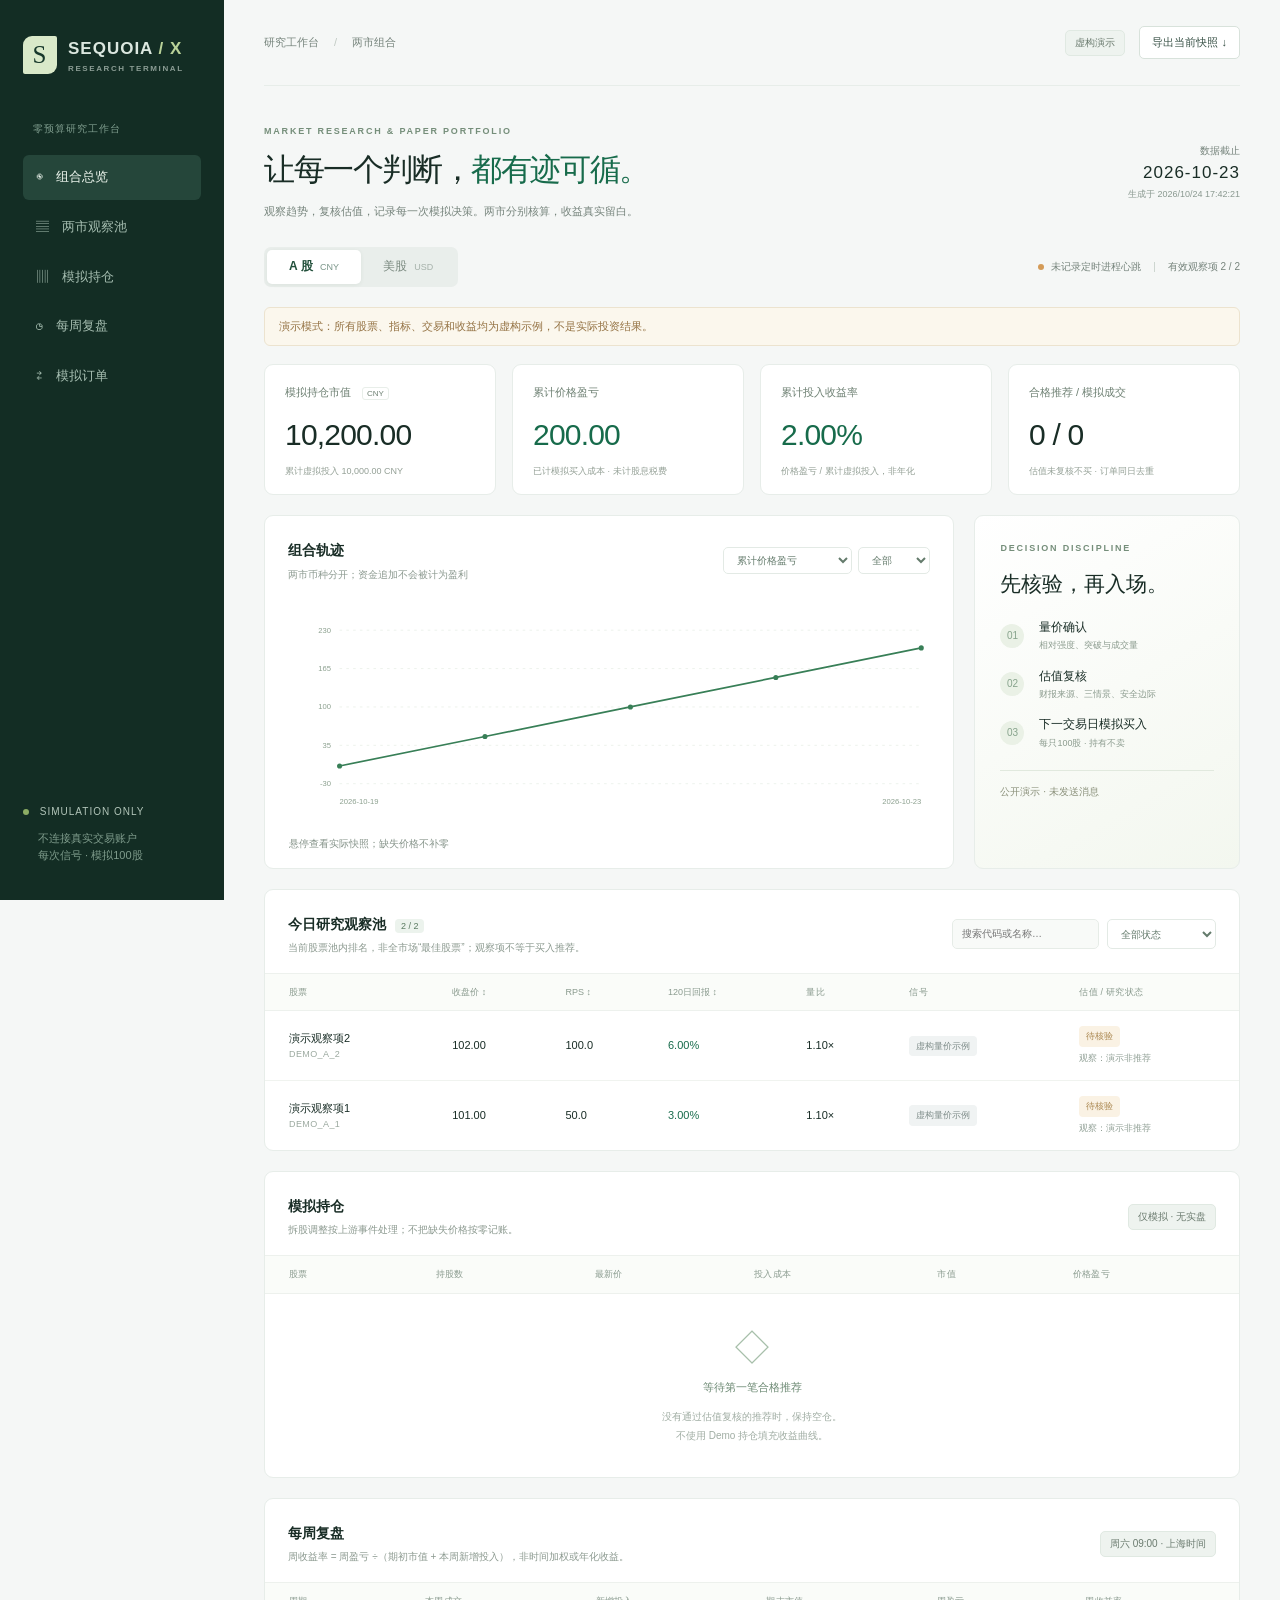
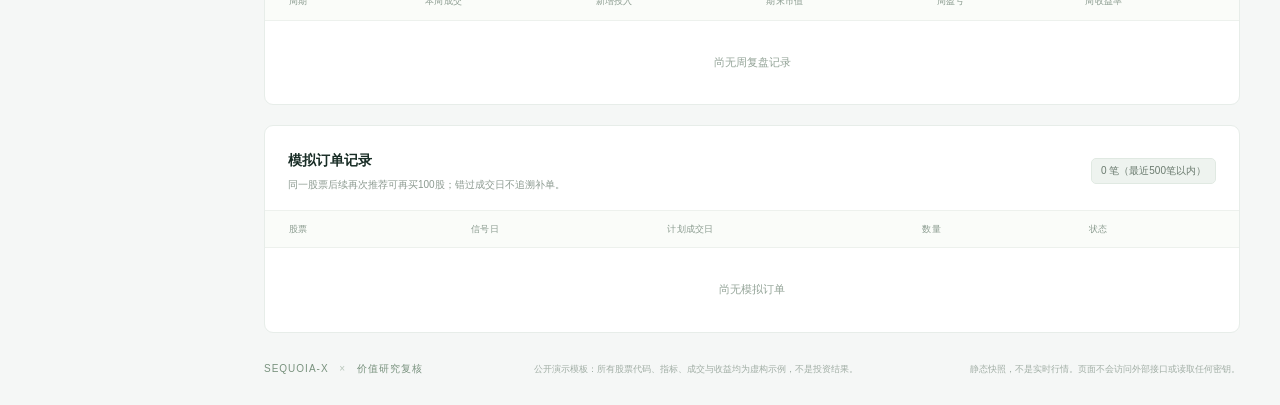
==== index.html @ 668b9334 "Deploy synthetic Sequoia-X dashboard demo; no real portfolio data" ====
<!doctype html>
<html lang="zh-CN">
<head>
<meta charset="utf-8"><meta name="viewport" content="width=device-width,initial-scale=1">
<meta name="referrer" content="no-referrer">
<meta http-equiv="Content-Security-Policy" content="default-src 'none'; script-src 'unsafe-inline'; style-src 'unsafe-inline'; img-src data:; connect-src 'none'; base-uri 'none'; form-action 'none'">
<title>Sequoia-X · 两市研究与模拟组合</title>
<style>:root{--bg:#f5f7f6;--panel:#fff;--ink:#192d26;--muted:#76847c;--green:#176b4b;--line:#e7ede9;--red:#bc5755;--amber:#a87429}*{box-sizing:border-box}html{scroll-behavior:smooth;scroll-padding-top:24px}body{margin:0;background:var(--bg);color:var(--ink);font:14px/1.6 -apple-system,BlinkMacSystemFont,"Segoe UI","PingFang SC","Microsoft YaHei",sans-serif}button,input,select{font:inherit}button,select{cursor:pointer}button:focus-visible,a:focus-visible,input:focus-visible,select:focus-visible{outline:2px solid var(--green);outline-offset:3px}a{color:inherit;text-decoration:none}.sidebar{width:224px;height:100vh;position:fixed;top:0;left:0;background:#132d24;color:#dbe7df;padding:35px 23px;display:flex;flex-direction:column}.brand{display:flex;gap:11px;align-items:center;font-size:17px;letter-spacing:1px;font-weight:700}.brand-icon{display:grid;place-items:center;width:34px;height:38px;background:#d9e9c9;color:#17382b;border-radius:9px 2px 9px 2px;font:25px Georgia,serif}.brand-x{color:#b9d298}.brand small{display:block;font-size:8px;letter-spacing:1.6px;opacity:.6;margin-top:1px}.workspace-label{font-size:10px;color:#7f9d8e;margin:45px 10px 13px;letter-spacing:1px}nav a{display:block;padding:12px 13px;margin:5px 0;border-radius:6px;color:#a6beb1;font-size:13px}nav a.active,nav a:hover{background:#25463a;color:#f0f8f0}.sidebar-bottom{margin-top:auto;font-size:10px;letter-spacing:1px;color:#b2c5b9}.sidebar-bottom p{letter-spacing:0;font-size:11px;color:#7f9c8c;margin:10px 0 0 15px}.dot{display:inline-block;width:6px;height:6px;border-radius:50%;background:#8cad64;margin-right:7px}.dot.offline{background:#d49b57}main{margin-left:224px;padding:0 40px 28px;max-width:1800px}header{height:86px;display:flex;align-items:center;justify-content:space-between;border-bottom:1px solid var(--line)}.breadcrumb{font-size:11px;color:var(--muted)}.breadcrumb span{padding:0 12px;color:#c0cac3}.header-right{display:flex;gap:14px;align-items:center}.pill{display:inline-block;font-size:10px;background:#eef3ef;border:1px solid #e0e9e2;border-radius:5px;padding:4px 9px;color:#6b7b6f;white-space:nowrap}.button{padding:7px 12px;border:1px solid #d8e2db;background:#fff;color:#385146;border-radius:5px;font-size:11px}.intro{display:flex;justify-content:space-between;gap:24px;align-items:center;padding:38px 0 27px}.eyebrow{font-size:9px;letter-spacing:1.8px;color:#758e7a;font-weight:600}h1{font-size:31px;letter-spacing:-1.4px;font-weight:500;margin:9px 0 9px;line-height:1.5}h1 span{color:var(--green)}.intro p{color:var(--muted);font-size:11px;margin:0}.intro-stamp{text-align:right;min-width:180px}.intro-stamp span{display:block;font-size:10px;color:var(--muted)}.intro-stamp strong{display:block;font-size:17px;letter-spacing:1px;font-weight:500}.intro-stamp small{display:block;font-size:9px;color:#8a9990}.market-bar{display:flex;justify-content:space-between;align-items:center;gap:12px;margin:0 0 20px}.segmented{display:flex;background:#e9eeeb;padding:3px;border-radius:7px}.segmented button{border:0;background:none;padding:7px 22px;border-radius:5px;color:#7b8a80;font-size:12px}.segmented button.selected{background:white;color:#214f3a;box-shadow:0 1px 4px #233b2410;font-weight:600}.segmented small{font-size:9px;padding-left:4px;font-weight:400;opacity:.6}.status-line{display:flex;align-items:center;font-size:10px;color:var(--muted)}.separator{color:#c4cfc7;padding:0 12px}.notice{font-size:11px;color:#947243;background:#fbf7ed;border:1px solid #ece3cf;border-radius:6px;padding:10px 14px;margin-bottom:18px}.metrics{display:grid;grid-template-columns:repeat(4,1fr);gap:16px;margin:0 0 20px}.metrics article{background:#fff;border:1px solid var(--line);border-radius:9px;padding:19px 20px 16px}.metric-label{font-size:11px;color:#6e8073;display:block}.metric-label small{font-size:8px;margin-left:8px;border:1px solid #e8eee9;padding:1px 4px;border-radius:3px}.metrics strong{display:block;font-size:30px;letter-spacing:-.8px;font-weight:500;font-variant-numeric:tabular-nums;margin:12px 0 8px;line-height:1.4}.metrics em{color:#ccd7cf;font-style:normal;font-size:23px;margin:0 9px}.metrics p{font-size:9px;color:#94a096;margin:0}.positive{color:var(--green)}.negative{color:var(--red)}.panel{background:#fff;border:1px solid var(--line);border-radius:9px;margin-bottom:20px;overflow:hidden}.panel-head{display:flex;justify-content:space-between;gap:20px;align-items:center;padding:23px 23px 17px}.panel-head h2{font-size:14px;font-weight:600;margin:0}.panel-head p{font-size:10px;color:#8c9a90;margin:5px 0 0}.chart-row{display:grid;grid-template-columns:minmax(0,2.6fr) minmax(240px,1fr);gap:20px}.chart-actions{display:flex;gap:6px}select{border:1px solid #e3eae5;color:#647b6c;border-radius:5px;padding:6px 9px;background:white;font-size:10px}.chart{height:230px;padding:0 22px;position:relative}.chart svg{width:100%;height:100%;overflow:visible}.chart-tip{font-size:10px;color:#86948a;margin:6px 24px 16px;min-height:16px}.chart-empty{display:flex;align-items:center;justify-content:center;flex-direction:column;height:100%;color:#9aaba0;gap:6px;font-size:11px}.chart-empty strong{font-size:24px;color:#d0dbd3;font-weight:400}.discipline{padding:25px 25px 19px;background:linear-gradient(150deg,#fff,#f3f7ef)}.discipline h2{font-size:21px;font-weight:500;margin:11px 0 18px}.discipline ol{list-style:none;padding:0;margin:0}.discipline li{display:flex;gap:15px;margin:14px 0;align-items:center;font-size:12px}.discipline b{color:#87a38c;font-size:10px;background:#eaf1e6;width:24px;height:24px;border-radius:50%;display:grid;place-items:center;font-weight:400}.discipline small{display:block;font-size:9px;color:#8c9c8f;margin-top:1px}.delivery{font-size:10px;border-top:1px solid #e1e9de;color:#8b917b;margin-top:20px;padding-top:13px}.count-badge{font-size:9px;background:#ecf3ed;color:#58795f;border-radius:4px;padding:2px 6px;margin-left:5px;font-weight:400}.table-actions{display:flex;gap:8px}.table-actions input{background:#f8faf8;border:1px solid #e6ece7;border-radius:5px;padding:6px 9px;font-size:10px;color:#45624f;max-width:175px}.table-scroll{overflow:auto}table{width:100%;border-collapse:collapse;white-space:nowrap;font-size:11px;font-variant-numeric:tabular-nums}th{text-align:left;font-size:9px;letter-spacing:.25px;color:#8a9b8f;font-weight:400;background:#fafcf9;border-top:1px solid #edf1ed;border-bottom:1px solid #edf1ed;padding:11px 17px}td{padding:15px 17px;border-bottom:1px solid #f0f3ef;vertical-align:middle}th:first-child,td:first-child{padding-left:24px}tr:last-child td{border-bottom:0}tr:hover td{background:#fafcf9}.stock-name{font-weight:500;font-size:11px}.stock-code{font-size:9px;color:#9aa89e;display:block;letter-spacing:.4px}.tag{display:inline-block;border-radius:4px;background:#eff3ed;color:#6e8b72;font-size:9px;padding:3px 7px;max-width:260px;white-space:normal}.tag.pending{background:#faf2e4;color:#aa8750}.tag.neutral{background:#f0f3f3;color:#7e8c89}.tag.good{background:#e7f2eb;color:#397958}.status-sub{font-size:9px;color:#91a096;margin-top:4px}.sort{background:none;border:0;padding:0;font-size:inherit;color:inherit}.empty{text-align:center;color:#94a498;padding:22px;font-size:11px}.empty>span{display:block;font-size:36px;color:#a7bfaa;margin:3px 0}.empty strong{font-weight:400;display:block;color:#6c8973}.empty p{font-size:10px;color:#a0ada3;line-height:1.9}footer{display:flex;flex-wrap:wrap;gap:5px 20px;align-items:center;justify-content:space-between;color:#a0ada4;font-size:9px;margin:28px 0 0}footer span{color:#79927e;letter-spacing:1px;font-size:10px}footer b{padding:0 7px;color:#bac7bc;font-weight:400}footer p{margin:0}[hidden]{display:none!important}@media(min-width:1600px){main{padding-left:60px;padding-right:60px}.chart{height:260px}}@media(max-width:1100px){.sidebar{width:180px;padding:30px 14px}main{margin-left:180px;padding:0 24px 24px}.brand{font-size:14px}.metrics{gap:10px}.metrics article{padding:15px}.metrics strong{font-size:25px}.chart-row{grid-template-columns:1fr}.discipline{display:none}.panel-head{flex-wrap:wrap}.intro-stamp{min-width:140px}h1{font-size:26px}}@media(max-width:720px){.sidebar{position:relative;width:100%;height:auto;padding:15px 20px;flex-direction:row;align-items:center;justify-content:space-between}.sidebar nav,.sidebar-bottom,.workspace-label{display:none}.brand{font-size:15px}.brand-icon{width:28px;height:30px}.brand small{font-size:7px}main{margin-left:0;padding:0 16px 20px}header{height:60px}.header-right{gap:7px}.breadcrumb{font-size:10px}.intro{padding:25px 0;align-items:start;gap:10px}.intro-stamp{min-width:100px}.intro-stamp strong{font-size:12px}.intro-stamp small{display:none}.intro p{font-size:10px;max-width:240px}h1{font-size:24px;max-width:220px;margin-bottom:12px}.eyebrow{font-size:7px;letter-spacing:1px}.metrics{grid-template-columns:repeat(2,1fr);gap:10px}.metrics strong{font-size:27px}.metrics p{font-size:8px}.status-line{font-size:8px;flex-wrap:wrap;justify-content:end;max-width:160px}.segmented button{padding:6px 12px}.separator{display:none}.status-line #coverage{width:100%;text-align:right}.panel-head{padding:18px 16px;gap:12px}.panel-head p{max-width:320px}.chart-actions{flex-wrap:wrap}td,th{padding:11px 12px}.chart{height:210px;padding:0 12px}.table-actions{width:100%}.table-actions input{max-width:none;flex:1;min-width:0}.notice{font-size:10px}.intro-stamp span{font-size:9px}.chart-tip{font-size:9px}footer{font-size:8px}}
</style>
</head>
<body>
<aside class="sidebar">
  <a class="brand" href="#overview" aria-label="Sequoia-X 首页"><span class="brand-icon">S</span><span>SEQUOIA<span class="brand-x"> / X</span><small>RESEARCH TERMINAL</small></span></a>
  <div class="workspace-label">零预算研究工作台</div>
  <nav aria-label="看板导航"><a class="active" href="#overview">◉　组合总览</a><a href="#signals">▤　两市观察池</a><a href="#positions">▥　模拟持仓</a><a href="#weekly">◷　每周复盘</a><a href="#activity">⇄　模拟订单</a></nav>
  <div class="sidebar-bottom"><span class="dot"></span> SIMULATION ONLY<p>不连接真实交易账户<br>每次信号 · 模拟100股</p></div>
</aside>
<main>
<header><div class="breadcrumb">研究工作台 <span>/</span> 两市组合</div><div class="header-right"><span id="mode" class="pill">本地预览</span><button id="download" class="button secondary">导出当前快照 ↓</button></div></header>
<section id="overview" class="intro"><div><div class="eyebrow">MARKET RESEARCH & PAPER PORTFOLIO</div><h1>让每一个判断，<span>都有迹可循。</span></h1><p>观察趋势，复核估值，记录每一次模拟决策。两市分别核算，收益真实留白。</p></div><div class="intro-stamp"><span>数据截止</span><strong id="asof">—</strong><small id="updated">等待数据</small></div></section>
<div class="market-bar"><div class="segmented" role="group" aria-label="市场选择"><button class="selected" data-market="A">A 股 <small>CNY</small></button><button data-market="US">美股 <small>USD</small></button></div><div class="status-line"><span class="dot" id="heartbeat-dot"></span><span id="heartbeat">定时进程状态待检查</span><span class="separator">|</span><span id="coverage"></span></div></div>
<div id="notice" class="notice" role="status"></div>
<section class="metrics" aria-label="组合指标"><article><span class="metric-label">模拟持仓市值 <small id="currency">CNY</small></span><strong id="equity">—</strong><p id="capital">累计虚拟投入 —</p></article><article><span class="metric-label">累计价格盈亏</span><strong id="pnl">—</strong><p>已计模拟买入成本 · 未计股息税费</p></article><article><span class="metric-label">累计投入收益率</span><strong id="return">—</strong><p id="return-note">无投入时不计算收益率</p></article><article><span class="metric-label">合格推荐 / 模拟成交</span><strong id="counts">0 <em>/</em> 0</strong><p>估值未复核不买 · 订单同日去重</p></article></section>
<section class="chart-row"><article class="panel chart-panel"><div class="panel-head"><div><h2>组合轨迹</h2><p>两市币种分开；资金追加不会被计为盈利</p></div><div class="chart-actions"><select id="chart-metric" aria-label="图表指标"><option value="pnl">累计价格盈亏</option><option value="equity">持仓市值 / 虚拟投入</option><option value="return">累计投入收益率</option></select><select id="chart-range" aria-label="图表区间"><option value="all">全部</option><option value="30">近30天</option><option value="7">近7天</option></select></div></div><div id="chart" class="chart" aria-label="模拟组合走势图"></div><div id="chart-tip" class="chart-tip">悬停查看单日数值</div></article><article class="panel discipline"><div class="eyebrow">DECISION DISCIPLINE</div><h2>先核验，再入场。</h2><ol><li><b>01</b><div>量价确认<small>相对强度、突破与成交量</small></div></li><li><b>02</b><div>估值复核<small>财报来源、三情景、安全边际</small></div></li><li><b>03</b><div>下一交易日模拟买入<small>每只100股 · 持有不卖</small></div></li></ol><div id="delivery" class="delivery">飞书待配置</div></article></section>
<section id="signals" class="panel"><div class="panel-head"><div><h2>今日研究观察池 <span id="signal-count" class="count-badge">0</span></h2><p>当前股票池内排名，非全市场“最佳股票”；观察项不等于买入推荐。</p></div><div class="table-actions"><input id="search" type="search" placeholder="搜索代码或名称…" aria-label="搜索股票"><select id="status-filter" aria-label="筛选状态"><option value="all">全部状态</option><option value="candidate">合格推荐</option><option value="pending">估值待核验</option><option value="watch">观察 / 等待价格</option></select></div></div><div class="table-scroll"><table><thead><tr><th>股票</th><th><button class="sort" data-sort="raw_price">收盘价 ↕</button></th><th><button class="sort" data-sort="rps">RPS ↕</button></th><th><button class="sort" data-sort="return120">120日回报 ↕</button></th><th>量比</th><th>信号</th><th>估值 / 研究状态</th></tr></thead><tbody id="signals-body"></tbody></table></div><p id="signals-empty" class="empty" hidden>没有符合条件的观察项</p></section>
<section id="positions" class="panel"><div class="panel-head"><div><h2>模拟持仓</h2><p>拆股调整按上游事件处理；不把缺失价格按零记账。</p></div><span class="pill">仅模拟 · 无实盘</span></div><div class="table-scroll"><table><thead><tr><th>股票</th><th>持股数</th><th>最新价</th><th>投入成本</th><th>市值</th><th>价格盈亏</th></tr></thead><tbody id="positions-body"></tbody></table></div><div id="positions-empty" class="empty"><span>◇</span><strong>等待第一笔合格推荐</strong><p>没有通过估值复核的推荐时，保持空仓。<br>不使用 Demo 持仓填充收益曲线。</p></div></section>
<section id="weekly" class="panel"><div class="panel-head"><div><h2>每周复盘</h2><p>周收益率 = 周盈亏 ÷（期初市值 + 本周新增投入），非时间加权或年化收益。</p></div><span class="pill">周六 09:00 · 上海时间</span></div><div class="table-scroll"><table><thead><tr><th>周期</th><th>本周成交</th><th>新增投入</th><th>期末市值</th><th>周盈亏</th><th>周收益率</th></tr></thead><tbody id="weekly-body"></tbody></table></div><p id="weekly-empty" class="empty" hidden>尚无周复盘记录</p></section>
<section id="activity" class="panel"><div class="panel-head"><div><h2>模拟订单记录</h2><p>同一股票后续再次推荐可再买100股；错过成交日不追溯补单。</p></div><span class="pill" id="order-count">0 笔</span></div><div class="table-scroll"><table><thead><tr><th>股票</th><th>信号日</th><th>计划成交日</th><th>数量</th><th>状态</th></tr></thead><tbody id="orders-body"></tbody></table></div><p id="orders-empty" class="empty">尚无模拟订单</p></section>
<footer><span>SEQUOIA-X <b>×</b> 价值研究复核</span><p id="basis"></p><p>静态快照，不是实时行情。页面不会访问外部接口或读取任何密钥。</p></footer>
</main>
<script id="dashboard-data" type="application/json">{"schema_version": 1, "generated_at": "2026-10-24T09:42:21.760258+00:00", "demo": true, "audience": "public-demo", "scheduler": {}, "markets": {"A": {"currency": "CNY", "as_of": "2026-10-23", "complete": true, "valid": 2, "pool_size": 2, "candidate_count": 0, "observations": [{"symbol": "DEMO_A_1", "name": "演示观察项1", "date": "2026-10-23", "raw_price": 101, "currency": "CNY", "rps": 50, "return120": 0.03, "volume_ratio": 1.1, "breakout_pct": -0.02, "status": "观察：演示非推荐", "confirmed": false, "signals": ["虚构量价示例"], "valuation": {"status": "待核验"}, "source": "synthetic", "upstream": "synthetic"}, {"symbol": "DEMO_A_2", "name": "演示观察项2", "date": "2026-10-23", "raw_price": 102, "currency": "CNY", "rps": 100, "return120": 0.06, "volume_ratio": 1.1, "breakout_pct": -0.02, "status": "观察：演示非推荐", "confirmed": false, "signals": ["虚构量价示例"], "valuation": {"status": "待核验"}, "source": "synthetic", "upstream": "synthetic"}], "history": [{"day": "2026-10-19", "equity": 10000, "contributed": 10000, "pnl": 0, "return": 0.0, "complete": true}, {"day": "2026-10-20", "equity": 10050, "contributed": 10000, "pnl": 50, "return": 0.005, "complete": true}, {"day": "2026-10-21", "equity": 10100, "contributed": 10000, "pnl": 100, "return": 0.01, "complete": true}, {"day": "2026-10-22", "equity": 10150, "contributed": 10000, "pnl": 150, "return": 0.015, "complete": true}, {"day": "2026-10-23", "equity": 10200, "contributed": 10000, "pnl": 200, "return": 0.02, "complete": true}], "positions": [], "orders": [], "fills": [], "weekly": [], "delivery": "demo"}, "US": {"currency": "USD", "as_of": "2026-10-23", "complete": true, "valid": 2, "pool_size": 2, "candidate_count": 0, "observations": [{"symbol": "DEMO_US_1", "name": "演示观察项1", "date": "2026-10-23", "raw_price": 101, "currency": "USD", "rps": 50, "return120": 0.03, "volume_ratio": 1.1, "breakout_pct": -0.02, "status": "观察：演示非推荐", "confirmed": false, "signals": ["虚构量价示例"], "valuation": {"status": "待核验"}, "source": "synthetic", "upstream": "synthetic"}, {"symbol": "DEMO_US_2", "name": "演示观察项2", "date": "2026-10-23", "raw_price": 102, "currency": "USD", "rps": 100, "return120": 0.06, "volume_ratio": 1.1, "breakout_pct": -0.02, "status": "观察：演示非推荐", "confirmed": false, "signals": ["虚构量价示例"], "valuation": {"status": "待核验"}, "source": "synthetic", "upstream": "synthetic"}], "history": [{"day": "2026-10-19", "equity": 10000, "contributed": 10000, "pnl": 0, "return": 0.0, "complete": true}, {"day": "2026-10-20", "equity": 10050, "contributed": 10000, "pnl": 50, "return": 0.005, "complete": true}, {"day": "2026-10-21", "equity": 10100, "contributed": 10000, "pnl": 100, "return": 0.01, "complete": true}, {"day": "2026-10-22", "equity": 10150, "contributed": 10000, "pnl": 150, "return": 0.015, "complete": true}, {"day": "2026-10-23", "equity": 10200, "contributed": 10000, "pnl": 200, "return": 0.02, "complete": true}], "positions": [], "orders": [], "fills": [], "weekly": [], "delivery": "demo"}}, "basis": "公开演示模板：所有股票代码、指标、成交与收益均为虚构示例，不是投资结果。"}</script>
<script>"use strict";
(() => {
  const DATA = JSON.parse(document.getElementById("dashboard-data").textContent);
  let market = "A", sortKey = "rps", descending = true;
  const $ = id => document.getElementById(id);
  const num = x => x === null || x === undefined || x === "" || !Number.isFinite(Number(x)) ? null : Number(x);
  const money = x => num(x) === null ? "—" : Number(x).toLocaleString("zh-CN", {minimumFractionDigits:2, maximumFractionDigits:2});
  const percent = x => num(x) === null ? "—" : (Number(x)*100).toFixed(2) + "%";
  const el = (tag, text, cls) => {const n=document.createElement(tag);if(text!==undefined)n.textContent=text;if(cls)n.className=cls;return n;};
  const set = (id,text) => {$(id).textContent=text;};
  function tone(node, value) {node.classList.remove("positive","negative");if(num(value)!==null)node.classList.add(Number(value)<0?"negative":"positive");}
  function cell(row,text,cls) {const n=el("td",text,cls);row.appendChild(n);return n;}
  function stockCell(row, item) {const n=cell(row,undefined);n.append(el("span",item.name||item.symbol,"stock-name"),el("span",item.symbol,"stock-code"));}
  function empty(id, isEmpty) {$(id).hidden=!isEmpty;}
  function renderSignals(m) {
    const term=$("search").value.trim().toLowerCase(), filter=$("status-filter").value;
    const rows=m.observations.filter(x=>{
      const match=(x.symbol+" "+(x.name||"")).toLowerCase().includes(term);
      const yes=filter==="all" || (filter==="candidate" && x.status.startsWith("买入研究")) ||
        (filter==="pending" && x.valuation.status==="待核验") ||
        (filter==="watch" && (x.status.includes("观察")||x.status.includes("等待价格")));
      return match&&yes;
    });
    rows.sort((a,b)=>{const aa=num(a[sortKey]),bb=num(b[sortKey]);if(aa===null)return bb===null?0:1;if(bb===null)return -1;return descending?bb-aa:aa-bb;});
    $("signals-body").replaceChildren();
    for(const item of rows){
      const row=el("tr");stockCell(row,item);cell(row,money(item.raw_price));cell(row,num(item.rps)===null?"待数据":Number(item.rps).toFixed(1));
      tone(cell(row,percent(item.return120)),item.return120);cell(row,num(item.volume_ratio)===null?"—":Number(item.volume_ratio).toFixed(2)+"×");
      const sig=cell(row,undefined);sig.append(el("span",(item.signals||[]).join(" / ")||"等待确认","tag neutral"));
      const status=cell(row,undefined),pending=item.valuation.status==="待核验";
      status.append(el("span",item.valuation.status||"待核验","tag "+(pending?"pending":item.status.startsWith("买入研究")?"good":"neutral")),el("div",item.status,"status-sub"));
      $("signals-body").appendChild(row);
    }
    set("signal-count",`${rows.length} / ${m.observations.length}`);empty("signals-empty",rows.length===0);
  }
  function renderPositions(m){
    $("positions-body").replaceChildren();
    for(const p of m.positions){const row=el("tr");cell(row,p.symbol);cell(row,num(p.quantity)===null?"待核验":Number(p.quantity).toLocaleString());cell(row,money(p.price));cell(row,money(p.cost));cell(row,money(p.value));tone(cell(row,p.status||money(p.pnl)),p.pnl);$("positions-body").appendChild(row);}
    empty("positions-empty",m.positions.length===0);
  }
  function renderWeekly(m){
    $("weekly-body").replaceChildren();
    for(const w of [...m.weekly].reverse()){const row=el("tr");cell(row,w.week_start+" — "+w.week_end);cell(row,w.complete?String(w.fill_count??0):"待核验");cell(row,w.complete?money(w.new_capital):"—");cell(row,w.complete?money(w.equity):"—");tone(cell(row,w.complete?money(w.weekly_pnl):"待核验"),w.complete?w.weekly_pnl:null);tone(cell(row,w.complete?percent(w.weekly_return):"待核验"),w.complete?w.weekly_return:null);$("weekly-body").appendChild(row);}
    empty("weekly-empty",m.weekly.length===0);
  }
  function renderOrders(m){
    $("orders-body").replaceChildren();const names={pending:"待成交",filled:"已模拟成交",expired:"错过成交日，已过期",unfilled:"未成交"};
    for(const order of m.orders){const row=el("tr");cell(row,order.symbol);cell(row,order.signal_date);cell(row,order.execution_date);cell(row,"100 股");const td=cell(row,undefined);td.append(el("span",names[order.state]||order.state,"tag "+(order.state==="filled"?"good":"neutral")));$("orders-body").appendChild(row);}
    set("order-count",`${m.orders.length} 笔（最近500笔以内）`);empty("orders-empty",m.orders.length===0);
  }
  const NS="http://www.w3.org/2000/svg";
  function svgEl(tag,attrs,text){const n=document.createElementNS(NS,tag);for(const [k,v] of Object.entries(attrs))n.setAttribute(k,String(v));if(text!==undefined)n.textContent=text;return n;}
  function renderChart(m){
    const metric=$("chart-metric").value, range=$("chart-range").value;
    let rows=m.history;
    if(range!=="all" && rows.length){const end=Date.parse(rows[rows.length-1].day+"T00:00:00Z");rows=rows.filter(x=>end-Date.parse(x.day+"T00:00:00Z")<Number(range)*86400000);}
    const points=rows.filter(x=>num(x[metric])!==null), container=$("chart");container.replaceChildren();
    set("chart-tip",metric==="equity"?"实线：持仓市值　虚线：累计虚拟投入":"悬停查看实际快照；缺失价格不补零");
    if(!points.length){const n=el("div",undefined,"chart-empty");n.append(el("strong","—"),el("span",metric==="return"?"尚无投入，不生成收益率曲线":"尚无完整估值快照"));container.appendChild(n);return;}
    const W=760,H=230,L=62,R=12,T=15,B=34;
    const values=points.map(x=>Number(x[metric]));if(metric==="equity")for(const r of rows)if(num(r.contributed)!==null)values.push(Number(r.contributed));
    const min=Math.min(0,...values),max=Math.max(0,...values),pad=(max-min)*.15||1;
    const low=min-pad,high=max+pad;
    const y=v=>T+(high-v)/(high-low)*(H-T-B),x=i=>L+(rows.length===1?.5:i/(rows.length-1))*(W-L-R);
    const svg=svgEl("svg",{viewBox:`0 0 ${W} ${H}`,role:"img","aria-label":market+"模拟组合快照曲线"});
    for(let i=0;i<5;i++){const value=low+(high-low)*i/4,yy=y(value);svg.append(svgEl("line",{x1:L,y1:yy,x2:W-R,y2:yy,stroke:"#eaf0e9","stroke-dasharray":"3 5"}));svg.append(svgEl("text",{x:L-10,y:yy+3,"text-anchor":"end",fill:"#8ca08f","font-size":9},metric==="return"?percent(value):Math.abs(value)>=10000?(value/10000).toFixed(1)+"万":Number(value).toFixed(high-low<10?1:0)));}
    const paths=metric==="equity"?[[metric,"#387f57",false],["contributed","#a0b896",true]]:[[metric,"#387f57",false]];
    for(const [field,color,dashed] of paths){let segment=[];const flush=()=>{if(segment.length)svg.append(svgEl("polyline",{points:segment.join(" "),fill:"none",stroke:color,"stroke-width":2,"stroke-dasharray":dashed?"5 4":"none"}));segment=[];};rows.forEach((r,i)=>{if(num(r[field])===null)flush();else segment.push(`${x(i)},${y(Number(r[field]))}`);});flush();}
    rows.forEach((r,i)=>{if(num(r[metric])===null)return;const circle=svgEl("circle",{cx:x(i),cy:y(Number(r[metric])),r:rows.length===1?4:3,fill:"#387f57"});const tip=`${r.day} · ${metric==="return"?percent(r[metric]):money(r[metric])+" "+m.currency}`;circle.append(svgEl("title",{},tip));circle.addEventListener("pointerenter",()=>set("chart-tip",tip));svg.appendChild(circle);});
    const labels=[0,rows.length-1];for(const i of new Set(labels))svg.append(svgEl("text",{x:x(i),y:H-10,"text-anchor":i===0&&rows.length>1?"start":"end",fill:"#8ca08f","font-size":9},rows[i].day));
    container.appendChild(svg);
  }
  function render(){
    const m=DATA.markets[market], last=m.history[m.history.length-1], invested=last&&num(last.contributed)>0;
    set("asof",m.as_of||"等待首次报告");set("currency",m.currency);set("coverage",`有效观察项 ${m.valid} / ${m.pool_size}`);
    set("equity",last?money(last.equity):"—");set("capital",`累计虚拟投入 ${last?money(last.contributed):"—"} ${m.currency}`);
    set("pnl",last?money(last.pnl):"—");tone($("pnl"),last?.pnl);set("return",last?percent(last.return):"—");tone($("return"),last?.return);
    set("return-note",invested?"价格盈亏 / 累计虚拟投入，非年化":"无投入，不计算收益率");
    set("counts",`${m.candidate_count} / ${m.fill_count??m.fills.length}`);
    set("notice",DATA.demo?"演示模式：所有股票、指标、交易和收益均为虚构示例，不是实际投资结果。":!m.complete?"数据待补齐：观察池未完整取数，暂停RPS和买入推荐。":m.candidate_count===0?"保持纪律：当前没有完成量价与估值双重核验的推荐。观察项不自动转为模拟买单。":"合格推荐仅供研究；模拟订单在下一交易日开盘结算，不使用未来价格补单。");
    const delivery={blocked_missing_webhook:"飞书待配置 · 日报已保存在本地",preview_only:"本地预览 · 未发送到飞书",attempted:"飞书已尝试发送 · 以发送账本为准",demo:"公开演示 · 未发送消息"};set("delivery",delivery[m.delivery]||"飞书发送状态待核验");
    document.querySelectorAll("[data-market]").forEach(b=>{b.classList.toggle("selected",b.dataset.market===market);b.setAttribute("aria-pressed",String(b.dataset.market===market));});
    renderSignals(m);renderPositions(m);renderWeekly(m);renderOrders(m);renderChart(m);
  }
  document.querySelectorAll("[data-market]").forEach(b=>b.addEventListener("click",()=>{market=b.dataset.market;render();}));
  for(const id of ["search","status-filter"])$(id).addEventListener(id==="search"?"input":"change",()=>renderSignals(DATA.markets[market]));
  for(const id of ["chart-metric","chart-range"])$(id).addEventListener("change",()=>renderChart(DATA.markets[market]));
  document.querySelectorAll("[data-sort]").forEach(b=>b.addEventListener("click",()=>{descending=b.dataset.sort===sortKey?!descending:true;sortKey=b.dataset.sort;renderSignals(DATA.markets[market]);}));
  document.querySelectorAll("nav a").forEach(a=>a.addEventListener("click",()=>{document.querySelectorAll("nav a").forEach(x=>x.classList.toggle("active",x===a));}));
  $("download").addEventListener("click",()=>{const blob=new Blob([JSON.stringify({generated_at:DATA.generated_at,demo:DATA.demo,market,...DATA.markets[market]},null,2)],{type:"application/json"});const url=URL.createObjectURL(blob);const a=el("a");a.href=url;a.download=`sequoia-${market}-${DATA.markets[market].as_of||"snapshot"}.json`;a.click();setTimeout(()=>URL.revokeObjectURL(url),1000);});
  set("mode",DATA.demo?"虚构演示":"本地数据 · 未公开");
  set("updated","生成于 "+new Date(DATA.generated_at).toLocaleString("zh-CN",{timeZone:"Asia/Shanghai",hour12:false}));
  set("basis",DATA.basis);
  const hb=DATA.scheduler.heartbeat;
  set("heartbeat",hb?"心跳快照 "+new Date(hb).toLocaleTimeString("zh-CN",{timeZone:"Asia/Shanghai",hour12:false}):"未记录定时进程心跳");
  $("heartbeat").title="静态快照，不代表进程此刻在线。"+(DATA.scheduler.lifetime||"");
  if(!hb)$("heartbeat-dot").classList.add("offline");
  render();
  document.documentElement.dataset.ready="true";
})();
</script>
</body></html>
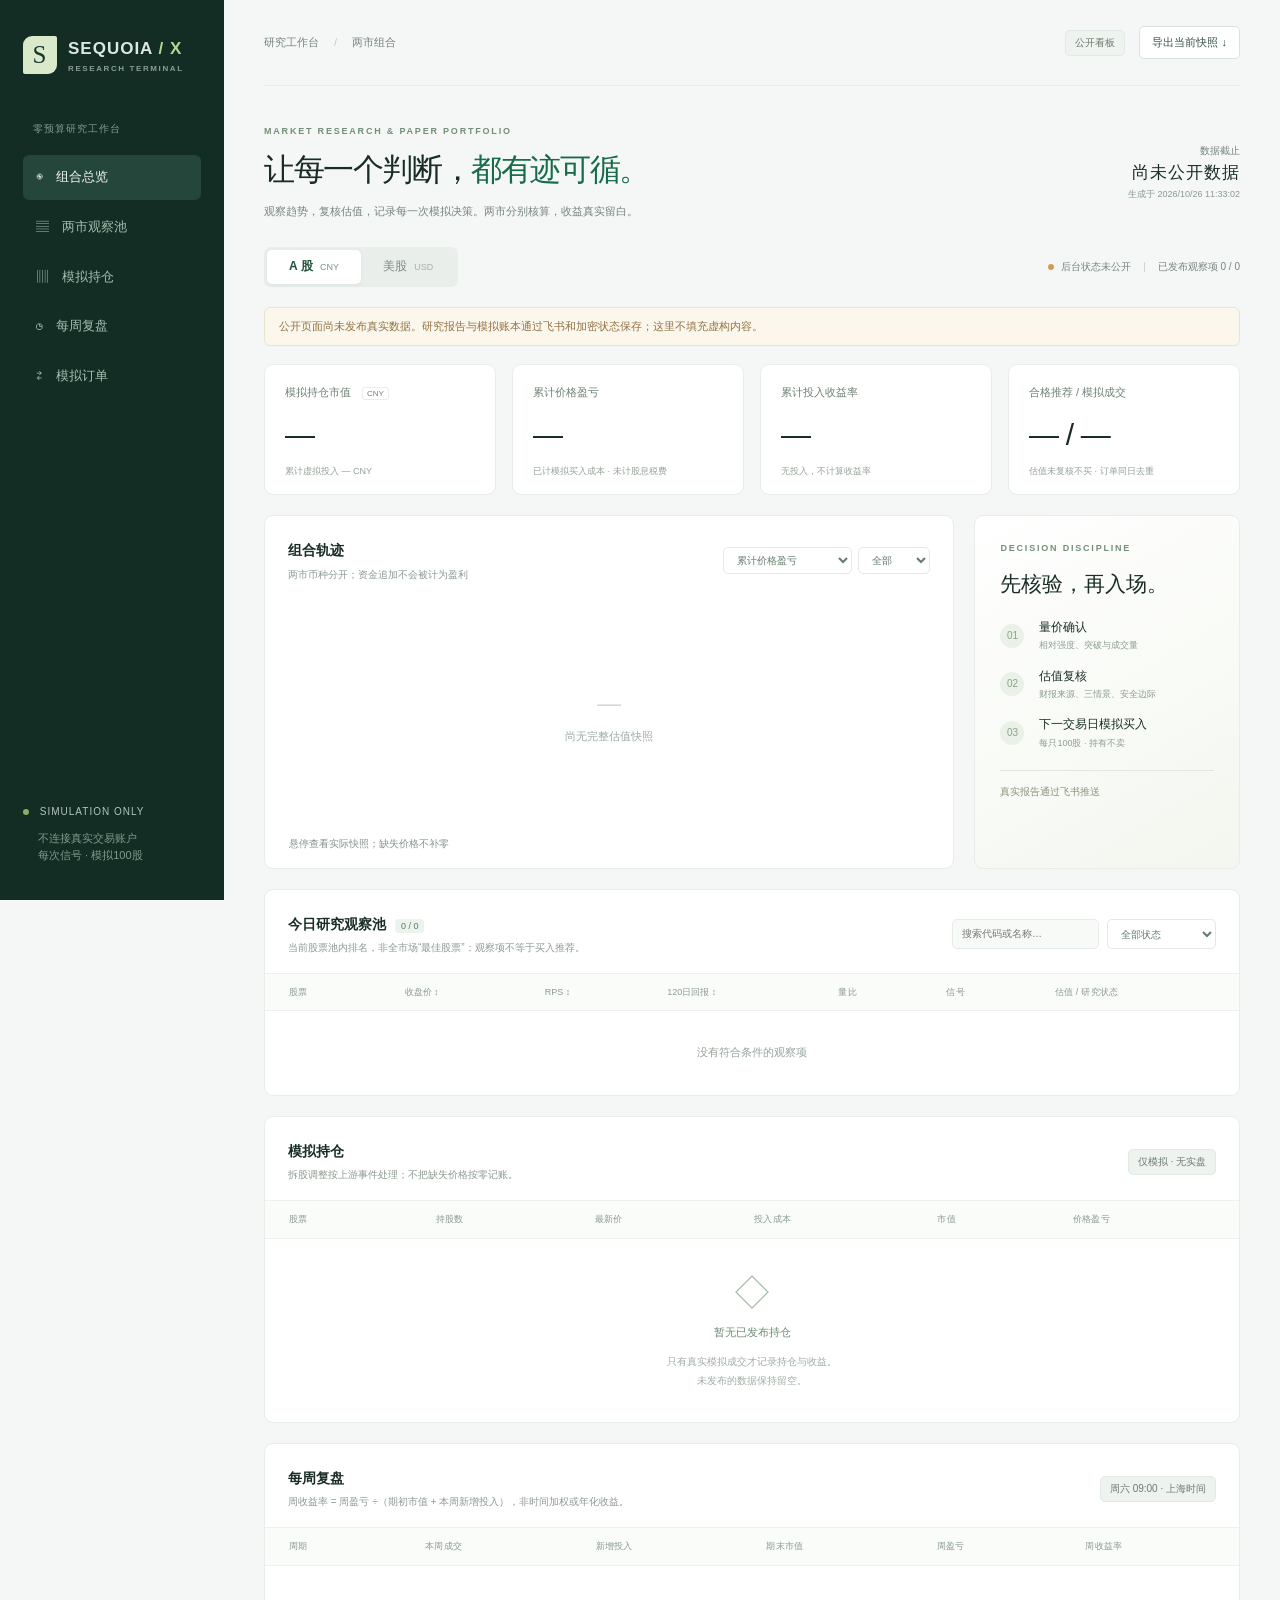
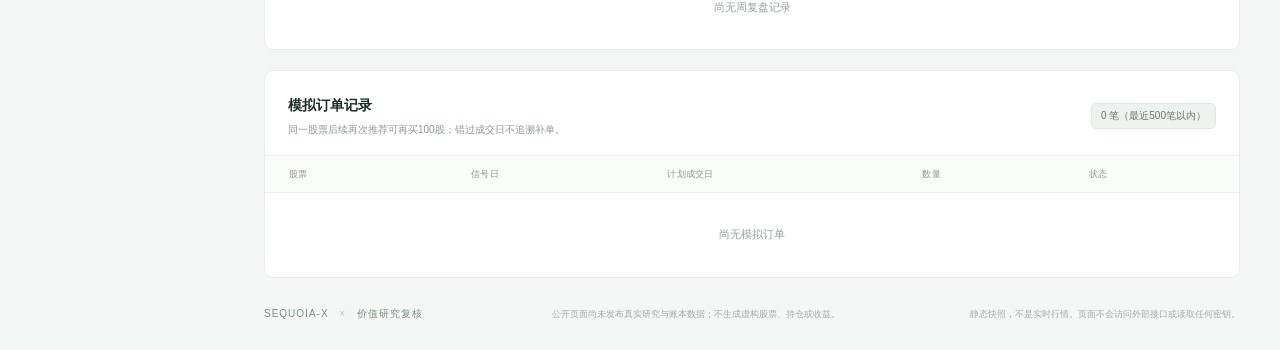
==== commit 8f94cb30: "Remove fictional dashboard data and publish empty state" ====
--- a/index.html
+++ b/index.html
@@ -23,12 +23,12 @@
 <section class="metrics" aria-label="组合指标"><article><span class="metric-label">模拟持仓市值 <small id="currency">CNY</small></span><strong id="equity">—</strong><p id="capital">累计虚拟投入 —</p></article><article><span class="metric-label">累计价格盈亏</span><strong id="pnl">—</strong><p>已计模拟买入成本 · 未计股息税费</p></article><article><span class="metric-label">累计投入收益率</span><strong id="return">—</strong><p id="return-note">无投入时不计算收益率</p></article><article><span class="metric-label">合格推荐 / 模拟成交</span><strong id="counts">0 <em>/</em> 0</strong><p>估值未复核不买 · 订单同日去重</p></article></section>
 <section class="chart-row"><article class="panel chart-panel"><div class="panel-head"><div><h2>组合轨迹</h2><p>两市币种分开；资金追加不会被计为盈利</p></div><div class="chart-actions"><select id="chart-metric" aria-label="图表指标"><option value="pnl">累计价格盈亏</option><option value="equity">持仓市值 / 虚拟投入</option><option value="return">累计投入收益率</option></select><select id="chart-range" aria-label="图表区间"><option value="all">全部</option><option value="30">近30天</option><option value="7">近7天</option></select></div></div><div id="chart" class="chart" aria-label="模拟组合走势图"></div><div id="chart-tip" class="chart-tip">悬停查看单日数值</div></article><article class="panel discipline"><div class="eyebrow">DECISION DISCIPLINE</div><h2>先核验，再入场。</h2><ol><li><b>01</b><div>量价确认<small>相对强度、突破与成交量</small></div></li><li><b>02</b><div>估值复核<small>财报来源、三情景、安全边际</small></div></li><li><b>03</b><div>下一交易日模拟买入<small>每只100股 · 持有不卖</small></div></li></ol><div id="delivery" class="delivery">飞书待配置</div></article></section>
 <section id="signals" class="panel"><div class="panel-head"><div><h2>今日研究观察池 <span id="signal-count" class="count-badge">0</span></h2><p>当前股票池内排名，非全市场“最佳股票”；观察项不等于买入推荐。</p></div><div class="table-actions"><input id="search" type="search" placeholder="搜索代码或名称…" aria-label="搜索股票"><select id="status-filter" aria-label="筛选状态"><option value="all">全部状态</option><option value="candidate">合格推荐</option><option value="pending">估值待核验</option><option value="watch">观察 / 等待价格</option></select></div></div><div class="table-scroll"><table><thead><tr><th>股票</th><th><button class="sort" data-sort="raw_price">收盘价 ↕</button></th><th><button class="sort" data-sort="rps">RPS ↕</button></th><th><button class="sort" data-sort="return120">120日回报 ↕</button></th><th>量比</th><th>信号</th><th>估值 / 研究状态</th></tr></thead><tbody id="signals-body"></tbody></table></div><p id="signals-empty" class="empty" hidden>没有符合条件的观察项</p></section>
-<section id="positions" class="panel"><div class="panel-head"><div><h2>模拟持仓</h2><p>拆股调整按上游事件处理；不把缺失价格按零记账。</p></div><span class="pill">仅模拟 · 无实盘</span></div><div class="table-scroll"><table><thead><tr><th>股票</th><th>持股数</th><th>最新价</th><th>投入成本</th><th>市值</th><th>价格盈亏</th></tr></thead><tbody id="positions-body"></tbody></table></div><div id="positions-empty" class="empty"><span>◇</span><strong>等待第一笔合格推荐</strong><p>没有通过估值复核的推荐时，保持空仓。<br>不使用 Demo 持仓填充收益曲线。</p></div></section>
+<section id="positions" class="panel"><div class="panel-head"><div><h2>模拟持仓</h2><p>拆股调整按上游事件处理；不把缺失价格按零记账。</p></div><span class="pill">仅模拟 · 无实盘</span></div><div class="table-scroll"><table><thead><tr><th>股票</th><th>持股数</th><th>最新价</th><th>投入成本</th><th>市值</th><th>价格盈亏</th></tr></thead><tbody id="positions-body"></tbody></table></div><div id="positions-empty" class="empty"><span>◇</span><strong>暂无已发布持仓</strong><p>只有真实模拟成交才记录持仓与收益。<br>未发布的数据保持留空。</p></div></section>
 <section id="weekly" class="panel"><div class="panel-head"><div><h2>每周复盘</h2><p>周收益率 = 周盈亏 ÷（期初市值 + 本周新增投入），非时间加权或年化收益。</p></div><span class="pill">周六 09:00 · 上海时间</span></div><div class="table-scroll"><table><thead><tr><th>周期</th><th>本周成交</th><th>新增投入</th><th>期末市值</th><th>周盈亏</th><th>周收益率</th></tr></thead><tbody id="weekly-body"></tbody></table></div><p id="weekly-empty" class="empty" hidden>尚无周复盘记录</p></section>
 <section id="activity" class="panel"><div class="panel-head"><div><h2>模拟订单记录</h2><p>同一股票后续再次推荐可再买100股；错过成交日不追溯补单。</p></div><span class="pill" id="order-count">0 笔</span></div><div class="table-scroll"><table><thead><tr><th>股票</th><th>信号日</th><th>计划成交日</th><th>数量</th><th>状态</th></tr></thead><tbody id="orders-body"></tbody></table></div><p id="orders-empty" class="empty">尚无模拟订单</p></section>
 <footer><span>SEQUOIA-X <b>×</b> 价值研究复核</span><p id="basis"></p><p>静态快照，不是实时行情。页面不会访问外部接口或读取任何密钥。</p></footer>
 </main>
-<script id="dashboard-data" type="application/json">{"schema_version": 1, "generated_at": "2026-10-24T09:42:21.760258+00:00", "demo": true, "audience": "public-demo", "scheduler": {}, "markets": {"A": {"currency": "CNY", "as_of": "2026-10-23", "complete": true, "valid": 2, "pool_size": 2, "candidate_count": 0, "observations": [{"symbol": "DEMO_A_1", "name": "演示观察项1", "date": "2026-10-23", "raw_price": 101, "currency": "CNY", "rps": 50, "return120": 0.03, "volume_ratio": 1.1, "breakout_pct": -0.02, "status": "观察：演示非推荐", "confirmed": false, "signals": ["虚构量价示例"], "valuation": {"status": "待核验"}, "source": "synthetic", "upstream": "synthetic"}, {"symbol": "DEMO_A_2", "name": "演示观察项2", "date": "2026-10-23", "raw_price": 102, "currency": "CNY", "rps": 100, "return120": 0.06, "volume_ratio": 1.1, "breakout_pct": -0.02, "status": "观察：演示非推荐", "confirmed": false, "signals": ["虚构量价示例"], "valuation": {"status": "待核验"}, "source": "synthetic", "upstream": "synthetic"}], "history": [{"day": "2026-10-19", "equity": 10000, "contributed": 10000, "pnl": 0, "return": 0.0, "complete": true}, {"day": "2026-10-20", "equity": 10050, "contributed": 10000, "pnl": 50, "return": 0.005, "complete": true}, {"day": "2026-10-21", "equity": 10100, "contributed": 10000, "pnl": 100, "return": 0.01, "complete": true}, {"day": "2026-10-22", "equity": 10150, "contributed": 10000, "pnl": 150, "return": 0.015, "complete": true}, {"day": "2026-10-23", "equity": 10200, "contributed": 10000, "pnl": 200, "return": 0.02, "complete": true}], "positions": [], "orders": [], "fills": [], "weekly": [], "delivery": "demo"}, "US": {"currency": "USD", "as_of": "2026-10-23", "complete": true, "valid": 2, "pool_size": 2, "candidate_count": 0, "observations": [{"symbol": "DEMO_US_1", "name": "演示观察项1", "date": "2026-10-23", "raw_price": 101, "currency": "USD", "rps": 50, "return120": 0.03, "volume_ratio": 1.1, "breakout_pct": -0.02, "status": "观察：演示非推荐", "confirmed": false, "signals": ["虚构量价示例"], "valuation": {"status": "待核验"}, "source": "synthetic", "upstream": "synthetic"}, {"symbol": "DEMO_US_2", "name": "演示观察项2", "date": "2026-10-23", "raw_price": 102, "currency": "USD", "rps": 100, "return120": 0.06, "volume_ratio": 1.1, "breakout_pct": -0.02, "status": "观察：演示非推荐", "confirmed": false, "signals": ["虚构量价示例"], "valuation": {"status": "待核验"}, "source": "synthetic", "upstream": "synthetic"}], "history": [{"day": "2026-10-19", "equity": 10000, "contributed": 10000, "pnl": 0, "return": 0.0, "complete": true}, {"day": "2026-10-20", "equity": 10050, "contributed": 10000, "pnl": 50, "return": 0.005, "complete": true}, {"day": "2026-10-21", "equity": 10100, "contributed": 10000, "pnl": 100, "return": 0.01, "complete": true}, {"day": "2026-10-22", "equity": 10150, "contributed": 10000, "pnl": 150, "return": 0.015, "complete": true}, {"day": "2026-10-23", "equity": 10200, "contributed": 10000, "pnl": 200, "return": 0.02, "complete": true}], "positions": [], "orders": [], "fills": [], "weekly": [], "delivery": "demo"}}, "basis": "公开演示模板：所有股票代码、指标、成交与收益均为虚构示例，不是投资结果。"}</script>
+<script id="dashboard-data" type="application/json">{"schema_version": 1, "generated_at": "2026-10-26T03:33:02.033540+00:00", "audience": "public", "markets": {"A": {"currency": "CNY", "as_of": null, "valid": 0, "pool_size": 0, "candidate_count": 0, "observations": [], "history": [], "orders": [], "fills": [], "fill_count": 0, "positions": [], "weekly": [], "complete": false}, "US": {"currency": "USD", "as_of": null, "valid": 0, "pool_size": 0, "candidate_count": 0, "observations": [], "history": [], "orders": [], "fills": [], "fill_count": 0, "positions": [], "weekly": [], "complete": false}}, "scheduler": {}, "basis": "公开页面尚未发布真实研究与账本数据；不生成虚构股票、持仓或收益。"}</script>
 <script>"use strict";
 (() => {
   const DATA = JSON.parse(document.getElementById("dashboard-data").textContent);
@@ -103,13 +103,13 @@
   }
   function render(){
     const m=DATA.markets[market], last=m.history[m.history.length-1], invested=last&&num(last.contributed)>0;
-    set("asof",m.as_of||"等待首次报告");set("currency",m.currency);set("coverage",`有效观察项 ${m.valid} / ${m.pool_size}`);
+    set("asof",m.as_of||(DATA.audience==="public"?"尚未公开数据":"等待首次报告"));set("currency",m.currency);set("coverage",`已发布观察项 ${m.valid} / ${m.pool_size}`);
     set("equity",last?money(last.equity):"—");set("capital",`累计虚拟投入 ${last?money(last.contributed):"—"} ${m.currency}`);
     set("pnl",last?money(last.pnl):"—");tone($("pnl"),last?.pnl);set("return",last?percent(last.return):"—");tone($("return"),last?.return);
     set("return-note",invested?"价格盈亏 / 累计虚拟投入，非年化":"无投入，不计算收益率");
-    set("counts",`${m.candidate_count} / ${m.fill_count??m.fills.length}`);
-    set("notice",DATA.demo?"演示模式：所有股票、指标、交易和收益均为虚构示例，不是实际投资结果。":!m.complete?"数据待补齐：观察池未完整取数，暂停RPS和买入推荐。":m.candidate_count===0?"保持纪律：当前没有完成量价与估值双重核验的推荐。观察项不自动转为模拟买单。":"合格推荐仅供研究；模拟订单在下一交易日开盘结算，不使用未来价格补单。");
-    const delivery={blocked_missing_webhook:"飞书待配置 · 日报已保存在本地",preview_only:"本地预览 · 未发送到飞书",attempted:"飞书已尝试发送 · 以发送账本为准",demo:"公开演示 · 未发送消息"};set("delivery",delivery[m.delivery]||"飞书发送状态待核验");
+    set("counts",DATA.audience==="public"?"— / —":`${m.candidate_count} / ${m.fill_count??m.fills.length}`);
+    set("notice",DATA.audience==="public"?"公开页面尚未发布真实数据。研究报告与模拟账本通过飞书和加密状态保存；这里不填充虚构内容。":!m.complete?"数据待补齐：观察池未完整取数，暂停RPS和买入推荐。":m.candidate_count===0?"保持纪律：当前没有完成量价与估值双重核验的推荐。观察项不自动转为模拟买单。":"合格推荐仅供研究；模拟订单在下一交易日开盘结算，不使用未来价格补单。");
+    const delivery={blocked_missing_webhook:"飞书待配置 · 日报已保存在本地",preview_only:"本地预览 · 未发送到飞书",attempted:"飞书已尝试发送 · 以发送账本为准"};set("delivery",DATA.audience==="public"?"真实报告通过飞书推送":delivery[m.delivery]||"飞书发送状态待核验");
     document.querySelectorAll("[data-market]").forEach(b=>{b.classList.toggle("selected",b.dataset.market===market);b.setAttribute("aria-pressed",String(b.dataset.market===market));});
     renderSignals(m);renderPositions(m);renderWeekly(m);renderOrders(m);renderChart(m);
   }
@@ -118,12 +118,12 @@
   for(const id of ["chart-metric","chart-range"])$(id).addEventListener("change",()=>renderChart(DATA.markets[market]));
   document.querySelectorAll("[data-sort]").forEach(b=>b.addEventListener("click",()=>{descending=b.dataset.sort===sortKey?!descending:true;sortKey=b.dataset.sort;renderSignals(DATA.markets[market]);}));
   document.querySelectorAll("nav a").forEach(a=>a.addEventListener("click",()=>{document.querySelectorAll("nav a").forEach(x=>x.classList.toggle("active",x===a));}));
-  $("download").addEventListener("click",()=>{const blob=new Blob([JSON.stringify({generated_at:DATA.generated_at,demo:DATA.demo,market,...DATA.markets[market]},null,2)],{type:"application/json"});const url=URL.createObjectURL(blob);const a=el("a");a.href=url;a.download=`sequoia-${market}-${DATA.markets[market].as_of||"snapshot"}.json`;a.click();setTimeout(()=>URL.revokeObjectURL(url),1000);});
-  set("mode",DATA.demo?"虚构演示":"本地数据 · 未公开");
+  $("download").addEventListener("click",()=>{const blob=new Blob([JSON.stringify({generated_at:DATA.generated_at,audience:DATA.audience,market,...DATA.markets[market]},null,2)],{type:"application/json"});const url=URL.createObjectURL(blob);const a=el("a");a.href=url;a.download=`sequoia-${market}-${DATA.markets[market].as_of||"snapshot"}.json`;a.click();setTimeout(()=>URL.revokeObjectURL(url),1000);});
+  set("mode",DATA.audience==="public"?"公开看板":"本地快照");
   set("updated","生成于 "+new Date(DATA.generated_at).toLocaleString("zh-CN",{timeZone:"Asia/Shanghai",hour12:false}));
   set("basis",DATA.basis);
   const hb=DATA.scheduler.heartbeat;
-  set("heartbeat",hb?"心跳快照 "+new Date(hb).toLocaleTimeString("zh-CN",{timeZone:"Asia/Shanghai",hour12:false}):"未记录定时进程心跳");
+  set("heartbeat",DATA.audience==="public"?"后台状态未公开":hb?"心跳快照 "+new Date(hb).toLocaleTimeString("zh-CN",{timeZone:"Asia/Shanghai",hour12:false}):"未记录定时进程心跳");
   $("heartbeat").title="静态快照，不代表进程此刻在线。"+(DATA.scheduler.lifetime||"");
   if(!hb)$("heartbeat-dot").classList.add("offline");
   render();
